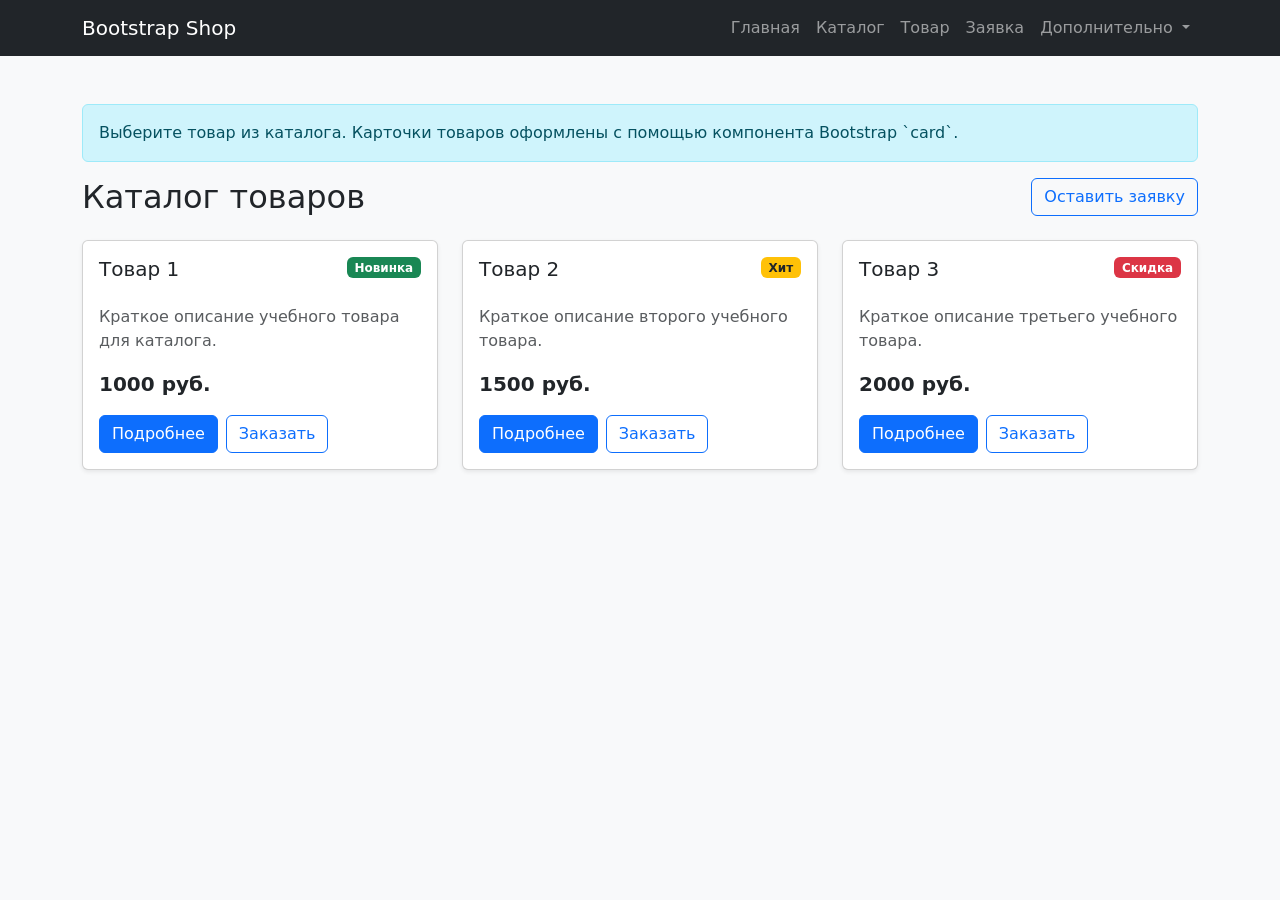
==== catalog.html @ aad500d8 "feat: add Bootstrap components pages" ====
<!DOCTYPE html>
<html lang="ru">
<head>
  <meta charset="UTF-8">
  <meta name="viewport" content="width=device-width, initial-scale=1.0">
  <title>Каталог — Bootstrap Shop</title>

  <link
    href="https://cdn.jsdelivr.net/npm/bootstrap@5.3.8/dist/css/bootstrap.min.css"
    rel="stylesheet"
  >
  <link rel="stylesheet" href="css/custom.css">
</head>
<body class="bg-light">
  <!-- Здесь разместите общую navbar из этапа 4 -->
   <nav class="navbar navbar-expand-lg navbar-dark bg-dark">
  <div class="container">
    <a class="navbar-brand" href="index.html">Bootstrap Shop</a>

    <button
      class="navbar-toggler"
      type="button"
      data-bs-toggle="collapse"
      data-bs-target="#mainNavbar"
      aria-controls="mainNavbar"
      aria-expanded="false"
      aria-label="Переключить навигацию"
    >
      <span class="navbar-toggler-icon"></span>
    </button>

    <div class="collapse navbar-collapse" id="mainNavbar">
      <ul class="navbar-nav ms-auto">
        <li class="nav-item">
          <a class="nav-link" href="index.html">Главная</a>
        </li>

        <li class="nav-item">
          <a class="nav-link" href="catalog.html">Каталог</a>
        </li>

        <li class="nav-item">
          <a class="nav-link" href="product.html">Товар</a>
        </li>

        <li class="nav-item">
          <a class="nav-link" href="order.html">Заявка</a>
        </li>

        <li class="nav-item dropdown">
          <a
            class="nav-link dropdown-toggle"
            href="#"
            role="button"
            data-bs-toggle="dropdown"
            aria-expanded="false"
          >
            Дополнительно
          </a>
          <ul class="dropdown-menu">
            <li><a class="dropdown-item" href="catalog.html">Все товары</a></li>
            <li><a class="dropdown-item" href="order.html">Оформить заявку</a></li>
            <li><a class="dropdown-item" href="index.html#popular">Популярное</a></li>
          </ul>
        </li>
      </ul>
    </div>
  </div>
</nav>


  <main class="container my-5">
    <div class="alert alert-info" role="alert">
      Выберите товар из каталога. Карточки товаров оформлены с помощью компонента Bootstrap `card`.
    </div>

    <div class="d-flex justify-content-between align-items-center mb-4">
      <h1 class="h2 mb-0">Каталог товаров</h1>
      <a class="btn btn-outline-primary" href="order.html">
        Оставить заявку
      </a>
    </div>

    <div class="row g-4">
      <!-- Карточки товаров будут добавлены на следующем этапе -->
       <div class="col-12 col-md-6 col-lg-4">
  <div class="card h-100 shadow-sm">
    <div class="card-body d-flex flex-column">
      <div class="d-flex justify-content-between align-items-start mb-3">
        <h2 class="card-title h5">Товар 1</h2>
        <span class="badge bg-success">Новинка</span>
      </div>

      <p class="card-text text-muted">
        Краткое описание учебного товара для каталога.
      </p>

      <p class="fw-bold fs-5 mt-auto">1000 руб.</p>

      <div class="d-flex gap-2">
        <a class="btn btn-primary" href="product.html">Подробнее</a>
        <button
          class="btn btn-outline-primary"
          type="button"
          data-bs-toggle="modal"
          data-bs-target="#orderModal"
        >
          Заказать
        </button>
      </div>
    </div>
  </div>
</div>

<div class="col-12 col-md-6 col-lg-4">
  <div class="card h-100 shadow-sm">
    <div class="card-body d-flex flex-column">
      <div class="d-flex justify-content-between align-items-start mb-3">
        <h2 class="card-title h5">Товар 2</h2>
        <span class="badge bg-warning text-dark">Хит</span>
      </div>

      <p class="card-text text-muted">
        Краткое описание второго учебного товара.
      </p>

      <p class="fw-bold fs-5 mt-auto">1500 руб.</p>

      <div class="d-flex gap-2">
        <a class="btn btn-primary" href="product.html">Подробнее</a>
        <button
          class="btn btn-outline-primary"
          type="button"
          data-bs-toggle="modal"
          data-bs-target="#orderModal"
        >
          Заказать
        </button>
      </div>
    </div>
  </div>
</div>

<div class="col-12 col-md-6 col-lg-4">
  <div class="card h-100 shadow-sm">
    <div class="card-body d-flex flex-column">
      <div class="d-flex justify-content-between align-items-start mb-3">
        <h2 class="card-title h5">Товар 3</h2>
        <span class="badge bg-danger">Скидка</span>
      </div>

      <p class="card-text text-muted">
        Краткое описание третьего учебного товара.
      </p>

      <p class="fw-bold fs-5 mt-auto">2000 руб.</p>

      <div class="d-flex gap-2">
        <a class="btn btn-primary" href="product.html">Подробнее</a>
        <button
          class="btn btn-outline-primary"
          type="button"
          data-bs-toggle="modal"
          data-bs-target="#orderModal"
        >
          Заказать
        </button>
      </div>
    </div>
  </div>
</div>

    </div>
  </main>
<div
  class="modal fade"
  id="orderModal"
  tabindex="-1"
  aria-labelledby="orderModalLabel"
  aria-hidden="true"
>
  <div class="modal-dialog">
    <div class="modal-content">
      <div class="modal-header">
        <h2 class="modal-title h5" id="orderModalLabel">
          Быстрая заявка
        </h2>
        <button
          type="button"
          class="btn-close"
          data-bs-dismiss="modal"
          aria-label="Закрыть"
        ></button>
      </div>

      <div class="modal-body">
        <p class="text-muted">
          Оставьте контактные данные, и менеджер свяжется с вами.
        </p>

        <form>
          <div class="mb-3">
            <label for="modal-name" class="form-label">Имя</label>
            <input id="modal-name" type="text" class="form-control" required>
          </div>

          <div class="mb-3">
            <label for="modal-phone" class="form-label">Телефон</label>
            <input id="modal-phone" type="tel" class="form-control" required>
          </div>

          <div class="form-check mb-3">
            <input id="modal-agree" class="form-check-input" type="checkbox" required>
            <label class="form-check-label" for="modal-agree">
              Согласен на обработку данных
            </label>
          </div>
        </form>
      </div>

      <div class="modal-footer">
        <button type="button" class="btn btn-secondary" data-bs-dismiss="modal">
          Закрыть
        </button>
        <button type="button" class="btn btn-primary">
          Отправить
        </button>
      </div>
    </div>
  </div>
</div>

  <script
    src="https://cdn.jsdelivr.net/npm/bootstrap@5.3.8/dist/js/bootstrap.bundle.min.js">
  </script>
</body>
</html>
---- css/custom.css ----
body {
  min-height: 100vh;
}

.placeholder-box {
  min-height: 240px;
}

.placeholder-image {
  min-height: 320px;
}

.card-img-top {
  height: 180px;
  object-fit: cover;
}
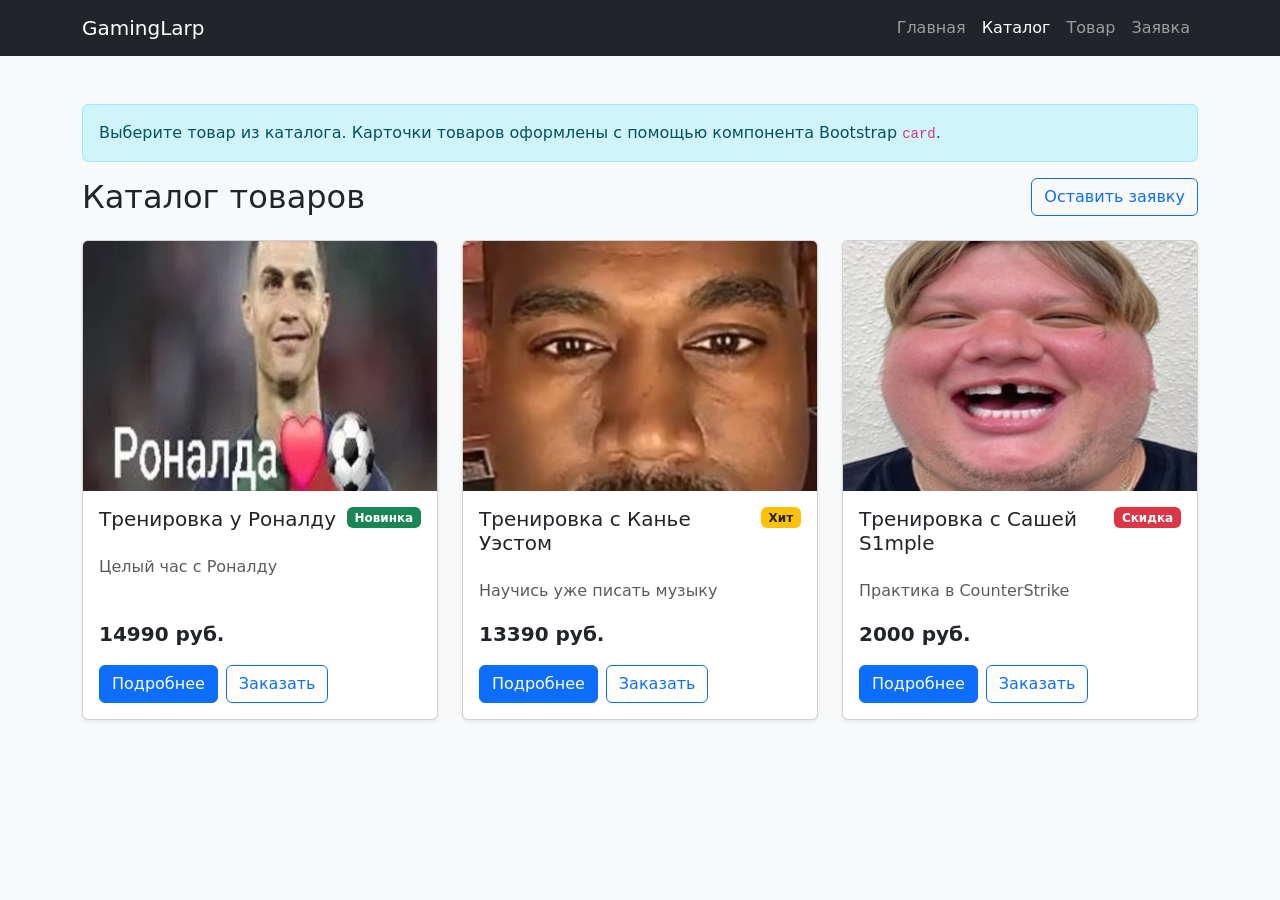
==== commit d6c37d87: "dorabotki po trebovaniyam" ====
--- a/catalog.html
+++ b/catalog.html
@@ -3,235 +3,132 @@
 <head>
   <meta charset="UTF-8">
   <meta name="viewport" content="width=device-width, initial-scale=1.0">
-  <title>Каталог — Bootstrap Shop</title>
-
-  <link
-    href="https://cdn.jsdelivr.net/npm/bootstrap@5.3.8/dist/css/bootstrap.min.css"
-    rel="stylesheet"
-  >
+  <title>Каталог — GamingLarp</title>
+  <link href="https://cdn.jsdelivr.net/npm/bootstrap@5.3.3/dist/css/bootstrap.min.css" rel="stylesheet">
   <link rel="stylesheet" href="css/custom.css">
 </head>
-<body class="bg-light">
-  <!-- Здесь разместите общую navbar из этапа 4 -->
-   <nav class="navbar navbar-expand-lg navbar-dark bg-dark">
-  <div class="container">
-    <a class="navbar-brand" href="index.html">Bootstrap Shop</a>
-
-    <button
-      class="navbar-toggler"
-      type="button"
-      data-bs-toggle="collapse"
-      data-bs-target="#mainNavbar"
-      aria-controls="mainNavbar"
-      aria-expanded="false"
-      aria-label="Переключить навигацию"
-    >
-      <span class="navbar-toggler-icon"></span>
-    </button>
-
-    <div class="collapse navbar-collapse" id="mainNavbar">
-      <ul class="navbar-nav ms-auto">
-        <li class="nav-item">
-          <a class="nav-link" href="index.html">Главная</a>
-        </li>
-
-        <li class="nav-item">
-          <a class="nav-link" href="catalog.html">Каталог</a>
-        </li>
-
-        <li class="nav-item">
-          <a class="nav-link" href="product.html">Товар</a>
-        </li>
-
-        <li class="nav-item">
-          <a class="nav-link" href="order.html">Заявка</a>
-        </li>
-
-        <li class="nav-item dropdown">
-          <a
-            class="nav-link dropdown-toggle"
-            href="#"
-            role="button"
-            data-bs-toggle="dropdown"
-            aria-expanded="false"
-          >
-            Дополнительно
-          </a>
-          <ul class="dropdown-menu">
-            <li><a class="dropdown-item" href="catalog.html">Все товары</a></li>
-            <li><a class="dropdown-item" href="order.html">Оформить заявку</a></li>
-            <li><a class="dropdown-item" href="index.html#popular">Популярное</a></li>
-          </ul>
-        </li>
-      </ul>
+<body>
+  <nav class="navbar navbar-expand-lg navbar-dark bg-dark">
+    <div class="container">
+      <a class="navbar-brand" href="index.html">GamingLarp</a>
+      <button class="navbar-toggler" type="button" data-bs-toggle="collapse" data-bs-target="#mainNavbar" aria-controls="mainNavbar" aria-expanded="false" aria-label="Переключить навигацию">
+        <span class="navbar-toggler-icon"></span>
+      </button>
+      <div class="collapse navbar-collapse" id="mainNavbar">
+        <ul class="navbar-nav ms-auto">
+          <li class="nav-item"><a class="nav-link" href="index.html">Главная</a></li>
+          <li class="nav-item"><a class="nav-link active" aria-current="page" href="catalog.html">Каталог</a></li>
+          <!-- Изменено на product-ronaldo.html -->
+          <li class="nav-item"><a class="nav-link" href="product-ronaldo.html">Товар</a></li>
+          <li class="nav-item"><a class="nav-link" href="order.html">Заявка</a></li>
+        </ul>
+      </div>
     </div>
-  </div>
-</nav>
-
+  </nav>
 
   <main class="container my-5">
     <div class="alert alert-info" role="alert">
-      Выберите товар из каталога. Карточки товаров оформлены с помощью компонента Bootstrap `card`.
+      Выберите товар из каталога. Карточки товаров оформлены с помощью компонента Bootstrap <code>card</code>.
     </div>
 
     <div class="d-flex justify-content-between align-items-center mb-4">
       <h1 class="h2 mb-0">Каталог товаров</h1>
-      <a class="btn btn-outline-primary" href="order.html">
-        Оставить заявку
-      </a>
+      <a class="btn btn-outline-primary" href="order.html">Оставить заявку</a>
     </div>
 
     <div class="row g-4">
-      <!-- Карточки товаров будут добавлены на следующем этапе -->
-       <div class="col-12 col-md-6 col-lg-4">
-  <div class="card h-100 shadow-sm">
-    <div class="card-body d-flex flex-column">
-      <div class="d-flex justify-content-between align-items-start mb-3">
-        <h2 class="card-title h5">Товар 1</h2>
-        <span class="badge bg-success">Новинка</span>
+      <!-- Товар 1: Роналду -->
+      <div class="col-12 col-md-6 col-lg-4">
+        <div class="card h-100 shadow-sm">
+          <img src="images/ronaldo.jpg" class="card-img-top product-img" alt="Роналду">
+          <div class="card-body d-flex flex-column">
+            <div class="d-flex justify-content-between align-items-start mb-3">
+              <h2 class="card-title h5">Тренировка у Роналду</h2>
+              <span class="badge bg-success">Новинка</span>
+            </div>
+            <p class="card-text text-muted">Целый час с Роналду</p>
+            <p class="fw-bold fs-5 mt-auto">14990 руб.</p>
+            <div class="d-flex gap-2">
+              <a class="btn btn-primary" href="product-ronaldo.html">Подробнее</a>
+              <button class="btn btn-outline-primary" type="button" data-bs-toggle="modal" data-bs-target="#orderModal">Заказать</button>
+            </div>
+          </div>
+        </div>
       </div>
 
-      <p class="card-text text-muted">
-        Краткое описание учебного товара для каталога.
-      </p>
+      <!-- Товар 2: Канье -->
+      <div class="col-12 col-md-6 col-lg-4">
+        <div class="card h-100 shadow-sm">
+          <img src="images/kanye.jpg" class="card-img-top product-img" alt="Канье Уэст">
+          <div class="card-body d-flex flex-column">
+            <div class="d-flex justify-content-between align-items-start mb-3">
+              <h2 class="card-title h5">Тренировка с Канье Уэстом</h2>
+              <span class="badge bg-warning text-dark">Хит</span>
+            </div>
+            <p class="card-text text-muted">Научись уже писать музыку</p>
+            <p class="fw-bold fs-5 mt-auto">13390 руб.</p>
+            <div class="d-flex gap-2">
+              <a class="btn btn-primary" href="product-kanye.html">Подробнее</a>
+              <button class="btn btn-outline-primary" type="button" data-bs-toggle="modal" data-bs-target="#orderModal">Заказать</button>
+            </div>
+          </div>
+        </div>
+      </div>
 
-      <p class="fw-bold fs-5 mt-auto">1000 руб.</p>
+      <!-- Товар 3: S1mple -->
+      <div class="col-12 col-md-6 col-lg-4">
+        <div class="card h-100 shadow-sm">
+          <img src="images/s1mple.jpg" class="card-img-top product-img" alt="S1mple">
+          <div class="card-body d-flex flex-column">
+            <div class="d-flex justify-content-between align-items-start mb-3">
+              <h2 class="card-title h5">Тренировка с Сашей S1mple</h2>
+              <span class="badge bg-danger">Скидка</span>
+            </div>
+            <p class="card-text text-muted">Практика в CounterStrike</p>
+            <p class="fw-bold fs-5 mt-auto">2000 руб.</p>
+            <div class="d-flex gap-2">
+              <a class="btn btn-primary" href="product-s1mple.html">Подробнее</a>
+              <button class="btn btn-outline-primary" type="button" data-bs-toggle="modal" data-bs-target="#orderModal">Заказать</button>
+            </div>
+          </div>
+        </div>
+      </div>
+    </div>
+  </main>
 
-      <div class="d-flex gap-2">
-        <a class="btn btn-primary" href="product.html">Подробнее</a>
-        <button
-          class="btn btn-outline-primary"
-          type="button"
-          data-bs-toggle="modal"
-          data-bs-target="#orderModal"
-        >
-          Заказать
-        </button>
+  <!-- Модальное окно -->
+  <div class="modal fade" id="orderModal" tabindex="-1" aria-labelledby="orderModalLabel" aria-hidden="true">
+    <div class="modal-dialog">
+      <div class="modal-content">
+        <div class="modal-header">
+          <h2 class="modal-title h5" id="orderModalLabel">Быстрая заявка</h2>
+          <button type="button" class="btn-close" data-bs-dismiss="modal" aria-label="Закрыть"></button>
+        </div>
+        <div class="modal-body">
+          <p class="text-muted">Оставьте контактные данные, и менеджер свяжется с вами.</p>
+          <form>
+            <div class="mb-3">
+              <label for="modal-name" class="form-label">Имя</label>
+              <input id="modal-name" type="text" class="form-control" name="name" required>
+            </div>
+            <div class="mb-3">
+              <label for="modal-phone" class="form-label">Телефон</label>
+              <input id="modal-phone" type="tel" class="form-control" name="phone" required>
+            </div>
+            <div class="form-check mb-3">
+              <input id="modal-agree" class="form-check-input" type="checkbox" name="agree" required>
+              <label class="form-check-label" for="modal-agree">Согласен на обработку данных</label>
+            </div>
+          </form>
+        </div>
+        <div class="modal-footer">
+          <button type="button" class="btn btn-secondary" data-bs-dismiss="modal">Закрыть</button>
+          <button type="button" class="btn btn-primary">Отправить</button>
+        </div>
       </div>
     </div>
   </div>
-</div>
 
-<div class="col-12 col-md-6 col-lg-4">
-  <div class="card h-100 shadow-sm">
-    <div class="card-body d-flex flex-column">
-      <div class="d-flex justify-content-between align-items-start mb-3">
-        <h2 class="card-title h5">Товар 2</h2>
-        <span class="badge bg-warning text-dark">Хит</span>
-      </div>
-
-      <p class="card-text text-muted">
-        Краткое описание второго учебного товара.
-      </p>
-
-      <p class="fw-bold fs-5 mt-auto">1500 руб.</p>
-
-      <div class="d-flex gap-2">
-        <a class="btn btn-primary" href="product.html">Подробнее</a>
-        <button
-          class="btn btn-outline-primary"
-          type="button"
-          data-bs-toggle="modal"
-          data-bs-target="#orderModal"
-        >
-          Заказать
-        </button>
-      </div>
-    </div>
-  </div>
-</div>
-
-<div class="col-12 col-md-6 col-lg-4">
-  <div class="card h-100 shadow-sm">
-    <div class="card-body d-flex flex-column">
-      <div class="d-flex justify-content-between align-items-start mb-3">
-        <h2 class="card-title h5">Товар 3</h2>
-        <span class="badge bg-danger">Скидка</span>
-      </div>
-
-      <p class="card-text text-muted">
-        Краткое описание третьего учебного товара.
-      </p>
-
-      <p class="fw-bold fs-5 mt-auto">2000 руб.</p>
-
-      <div class="d-flex gap-2">
-        <a class="btn btn-primary" href="product.html">Подробнее</a>
-        <button
-          class="btn btn-outline-primary"
-          type="button"
-          data-bs-toggle="modal"
-          data-bs-target="#orderModal"
-        >
-          Заказать
-        </button>
-      </div>
-    </div>
-  </div>
-</div>
-
-    </div>
-  </main>
-<div
-  class="modal fade"
-  id="orderModal"
-  tabindex="-1"
-  aria-labelledby="orderModalLabel"
-  aria-hidden="true"
->
-  <div class="modal-dialog">
-    <div class="modal-content">
-      <div class="modal-header">
-        <h2 class="modal-title h5" id="orderModalLabel">
-          Быстрая заявка
-        </h2>
-        <button
-          type="button"
-          class="btn-close"
-          data-bs-dismiss="modal"
-          aria-label="Закрыть"
-        ></button>
-      </div>
-
-      <div class="modal-body">
-        <p class="text-muted">
-          Оставьте контактные данные, и менеджер свяжется с вами.
-        </p>
-
-        <form>
-          <div class="mb-3">
-            <label for="modal-name" class="form-label">Имя</label>
-            <input id="modal-name" type="text" class="form-control" required>
-          </div>
-
-          <div class="mb-3">
-            <label for="modal-phone" class="form-label">Телефон</label>
-            <input id="modal-phone" type="tel" class="form-control" required>
-          </div>
-
-          <div class="form-check mb-3">
-            <input id="modal-agree" class="form-check-input" type="checkbox" required>
-            <label class="form-check-label" for="modal-agree">
-              Согласен на обработку данных
-            </label>
-          </div>
-        </form>
-      </div>
-
-      <div class="modal-footer">
-        <button type="button" class="btn btn-secondary" data-bs-dismiss="modal">
-          Закрыть
-        </button>
-        <button type="button" class="btn btn-primary">
-          Отправить
-        </button>
-      </div>
-    </div>
-  </div>
-</div>
-
-  <script
-    src="https://cdn.jsdelivr.net/npm/bootstrap@5.3.8/dist/js/bootstrap.bundle.min.js">
-  </script>
+  <script src="https://cdn.jsdelivr.net/npm/bootstrap@5.3.3/dist/js/bootstrap.bundle.min.js"></script>
 </body>
-</html>
+</html>
--- a/css/custom.css
+++ b/css/custom.css
@@ -1,16 +1,35 @@
+/* Базовые настройки для прижатия футера */
 body {
   min-height: 100vh;
+  display: flex;
+  flex-direction: column;
+  background-color: #f8f9fa;
 }
 
-.placeholder-box {
-  min-height: 240px;
+main {
+  flex: 1;
 }
 
-.placeholder-image {
-  min-height: 320px;
+/* Настройки карточек и картинок */
+.card {
+  transition: transform 0.2s ease-in-out;
 }
 
-.card-img-top {
-  height: 180px;
+.card:hover {
+  transform: translateY(-3px);
+  box-shadow: 0 .5rem 1rem rgba(0,0,0,.15)!important;
+}
+
+/* Фикс размеров картинок в карточках каталога */
+.product-img {
+  height: 250px;
   object-fit: cover;
+  object-position: center;
 }
+
+/* Заглушка для страницы товара, если нет картинки */
+.placeholder-image {
+  min-height: 350px;
+  background-color: #e9ecef;
+  border-radius: .375rem;
+}
